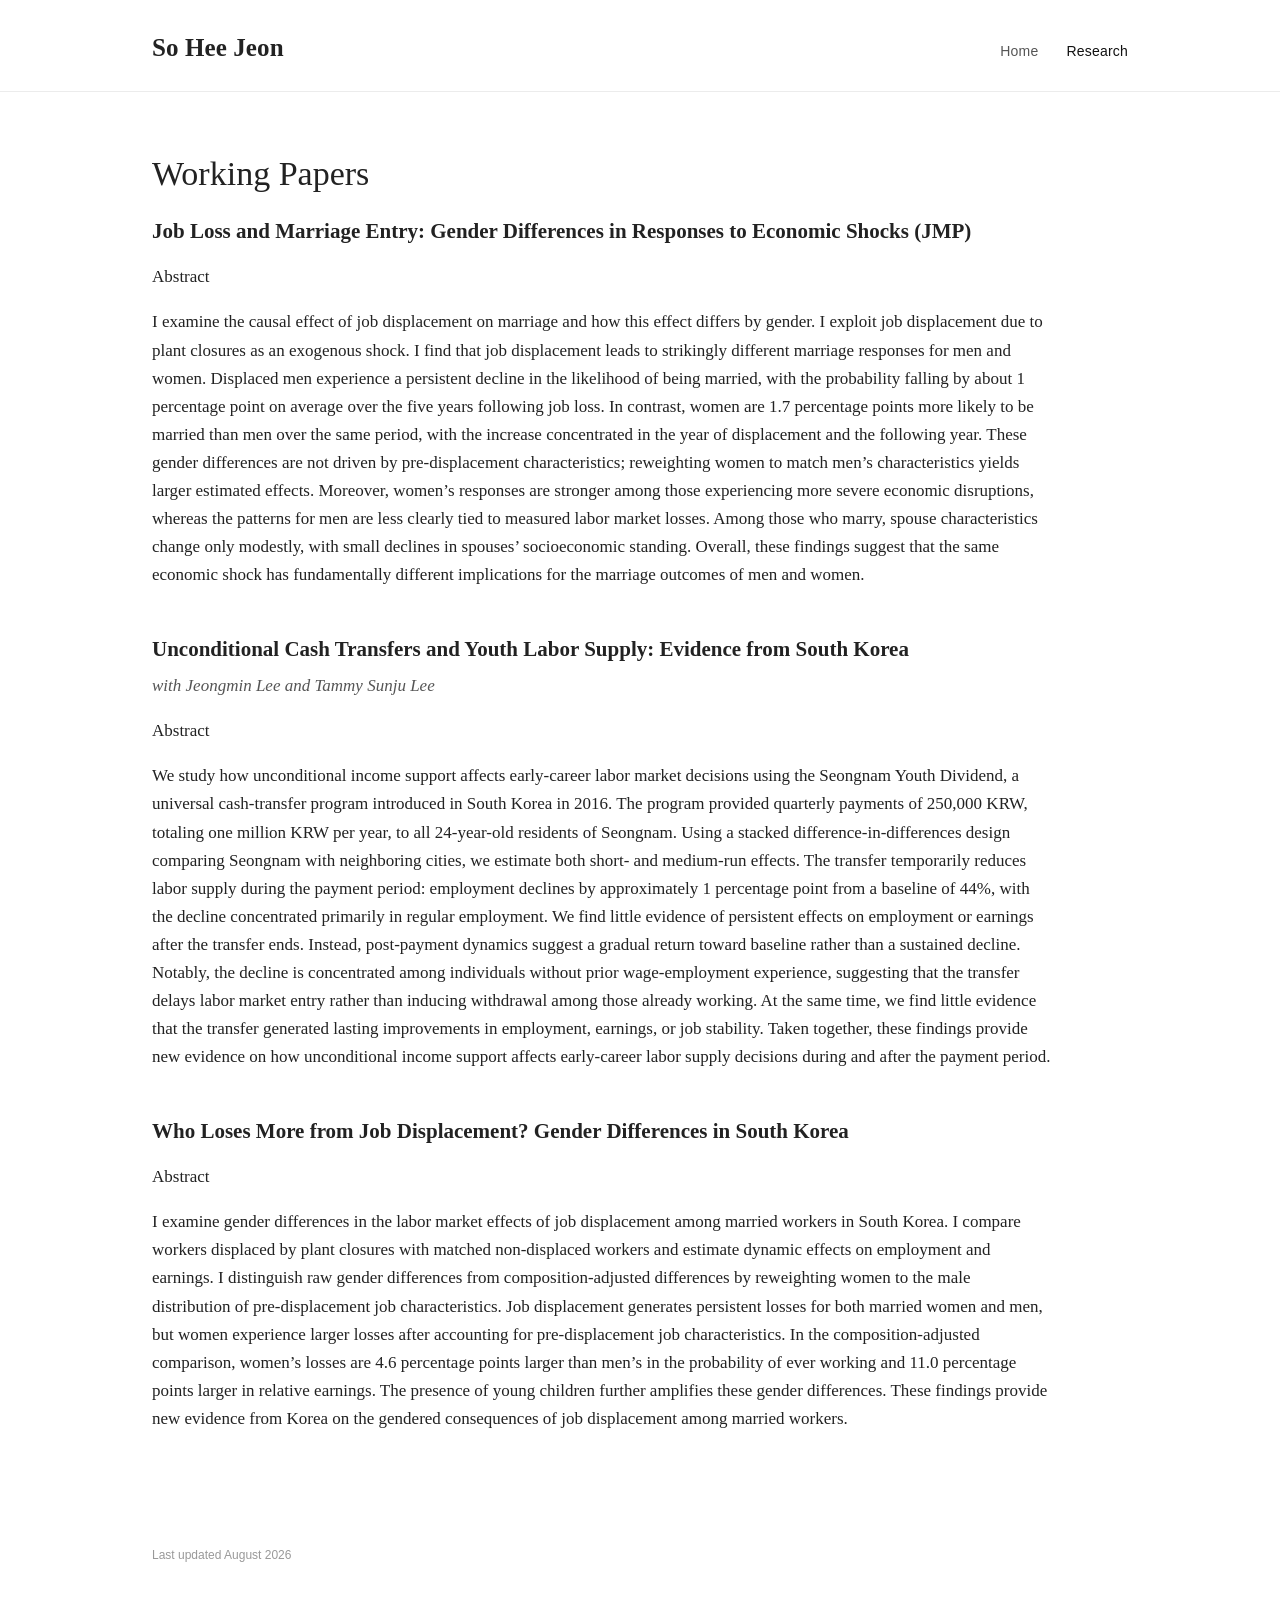
==== research.html @ 35f27ec2 "Update research.html" ====
<!DOCTYPE html>
<html lang="en">

<head>
  <meta charset="UTF-8">
  <meta name="viewport" content="width=device-width, initial-scale=1.0">

  <title>Research | So Hee Jeon</title>

  <link rel="stylesheet" href="style.css">
</head>

<body>

  <header class="site-header">
    <div class="header-inner">

      <a class="site-name" href="index.html">So Hee Jeon</a>

      <nav class="nav">
        <a href="index.html">Home</a>
        <a class="active" href="research.html">Research</a>
      </nav>

    </div>
  </header>


  <main class="page">
    <div class="content-page">

      <h1>Working Papers</h1>


      <section class="research-item">

        <h2>
          Job Loss and Marriage Entry: Gender Differences in Responses to Economic Shocks (JMP)
        </h2>

        <p class="abstract-label">
          Abstract
        </p>

        <p>
          I examine the causal effect of job displacement on marriage and how this effect differs by gender.
          I exploit job displacement due to plant closures as an exogenous shock. I find that job displacement
          leads to strikingly different marriage responses for men and women. Displaced men experience a
          persistent decline in the likelihood of being married, with the probability falling by about
          1 percentage point on average over the five years following job loss. In contrast, women are
          1.7 percentage points more likely to be married than men over the same period, with the increase
          concentrated in the year of displacement and the following year. These gender differences are not
          driven by pre-displacement characteristics; reweighting women to match men’s characteristics yields
          larger estimated effects. Moreover, women’s responses are stronger among those experiencing more
          severe economic disruptions, whereas the patterns for men are less clearly tied to measured
          labor market losses. Among those who marry, spouse characteristics change only modestly, with
          small declines in spouses’ socioeconomic standing. Overall, these findings suggest that the same
          economic shock has fundamentally different implications for the marriage outcomes of men and women.
        </p>

      </section>


      <section class="research-item">

        <h2>
          Unconditional Cash Transfers and Youth Labor Supply: Evidence from South Korea
        </h2>

        <p class="paper-note">
          with Jeongmin Lee and Tammy Sunju Lee
        </p>

        <p class="abstract-label">
          Abstract
        </p>

        <p>
          We study how unconditional income support affects early-career labor market decisions using the
          Seongnam Youth Dividend, a universal cash-transfer program introduced in South Korea in 2016.
          The program provided quarterly payments of 250,000 KRW, totaling one million KRW per year,
          to all 24-year-old residents of Seongnam. Using a stacked difference-in-differences design comparing
          Seongnam with neighboring cities, we estimate both short- and medium-run effects. The transfer
          temporarily reduces labor supply during the payment period: employment declines by approximately
          1 percentage point from a baseline of 44%, with the decline concentrated primarily in regular
          employment. We find little evidence of persistent effects on employment or earnings after the
          transfer ends. Instead, post-payment dynamics suggest a gradual return toward baseline rather than
          a sustained decline. Notably, the decline is concentrated among individuals without prior
          wage-employment experience, suggesting that the transfer delays labor market entry rather than
          inducing withdrawal among those already working. At the same time, we find little evidence that
          the transfer generated lasting improvements in employment, earnings, or job stability. Taken
          together, these findings provide new evidence on how unconditional income support affects
          early-career labor supply decisions during and after the payment period.
        </p>

      </section>


      <section class="research-item">

        <h2>
          Who Loses More from Job Displacement? Gender Differences in South Korea
        </h2>

        <p class="abstract-label">
          Abstract
        </p>

        <p>
          I examine gender differences in the labor market effects of job displacement among married workers
          in South Korea. I compare workers displaced by plant closures with matched non-displaced workers and
          estimate dynamic effects on employment and earnings. I distinguish raw gender differences from
          composition-adjusted differences by reweighting women to the male distribution of pre-displacement
          job characteristics. Job displacement generates persistent losses for both married women and men,
          but women experience larger losses after accounting for pre-displacement job characteristics.
          In the composition-adjusted comparison, women’s losses are 4.6 percentage points larger than men’s
          in the probability of ever working and 11.0 percentage points larger in relative earnings.
          The presence of young children further amplifies these gender differences. These findings provide
          new evidence from Korea on the gendered consequences of job displacement among married workers.
        </p>

      </section>

    </div>
  </main>


  <footer>
    <p>Last updated August 2026</p>
  </footer>

</body>

</html>
---- style.css ----
* {
  box-sizing: border-box;
}

html {
  scroll-behavior: smooth;
}

body {
  margin: 0;
  font-family: Georgia, "Times New Roman", serif;
  color: #222;
  background: #fff;
  line-height: 1.65;
  font-size: 17px;
}

a {
  color: #315c8a;
  text-decoration: none;
}

a:hover {
  text-decoration: underline;
}

.site-header {
  border-bottom: 1px solid #ececec;
  background: #fff;
}

.header-inner {
  max-width: 1040px;
  margin: 0 auto;
  padding: 27px 32px 23px;
  display: flex;
  justify-content: space-between;
  align-items: baseline;
  gap: 30px;
}

.site-name {
  color: #222;
  font-size: 25px;
  font-weight: 600;
  letter-spacing: 0.1px;
}

.site-name:hover {
  text-decoration: none;
}

.nav {
  display: flex;
  gap: 28px;
  flex-wrap: wrap;
}

.nav a {
  color: #555;
  font-family: Arial, Helvetica, sans-serif;
  font-size: 14px;
  letter-spacing: 0.2px;
}

.nav a.active,
.nav a:hover {
  color: #111;
  text-decoration: none;
}

.page {
  max-width: 1040px;
  margin: 0 auto;
  padding: 70px 32px 45px;
}

.profile-layout {
  display: grid;
  grid-template-columns: 280px minmax(0, 1fr);
  gap: 70px;
  align-items: start;
}

.photo-frame {
  width: 100%;
  max-width: 275px;
  aspect-ratio: 4 / 5;
  background: #f1f1f1;
  overflow: hidden;
}

.photo-frame img {
  width: 100%;
  height: 100%;
  object-fit: cover;
  display: block;
}

.bio-column {
  max-width: 650px;
}

.bio-column h1,
.content-page h1 {
  font-size: 34px;
  font-weight: 500;
  margin: -8px 0 22px;
  line-height: 1.2;
}

.welcome {
  font-size: 19px;
  margin-bottom: 17px;
}

.bio-column p {
  margin: 0 0 18px;
}

.links {
  margin-top: 28px !important;
}

.links span {
  margin: 0 7px;
  color: #999;
}

.email {
  margin-top: 24px !important;
}

.content-page {
  max-width: 900px;
}

.research-item,
.teaching-item {
  margin: 0 0 46px;
}

.research-item h2,
.teaching-item h2 {
  font-size: 21px;
  font-weight: 600;
  line-height: 1.4;
  margin: 0 0 8px;
}

.paper-note {
  font-style: italic;
  color: #555;
  margin: 0 0 10px;
}

.paper-links {
  margin-top: 8px;
}

footer {
  max-width: 1040px;
  margin: 0 auto;
  padding: 10px 32px 35px;
  color: #999;
  font-family: Arial, Helvetica, sans-serif;
  font-size: 12px;
}

@media (max-width: 760px) {
  .header-inner {
    align-items: flex-start;
    flex-direction: column;
    gap: 12px;
    padding: 22px 22px 18px;
  }

  .nav {
    gap: 20px;
  }

  .page {
    padding: 45px 22px 30px;
  }

  .profile-layout {
    grid-template-columns: 1fr;
    gap: 35px;
  }

  .photo-frame {
    max-width: 240px;
  }

  .bio-column h1,
  .content-page h1 {
    font-size: 30px;
  }

  footer {
    padding-left: 22px;
    padding-right: 22px;
  }
}
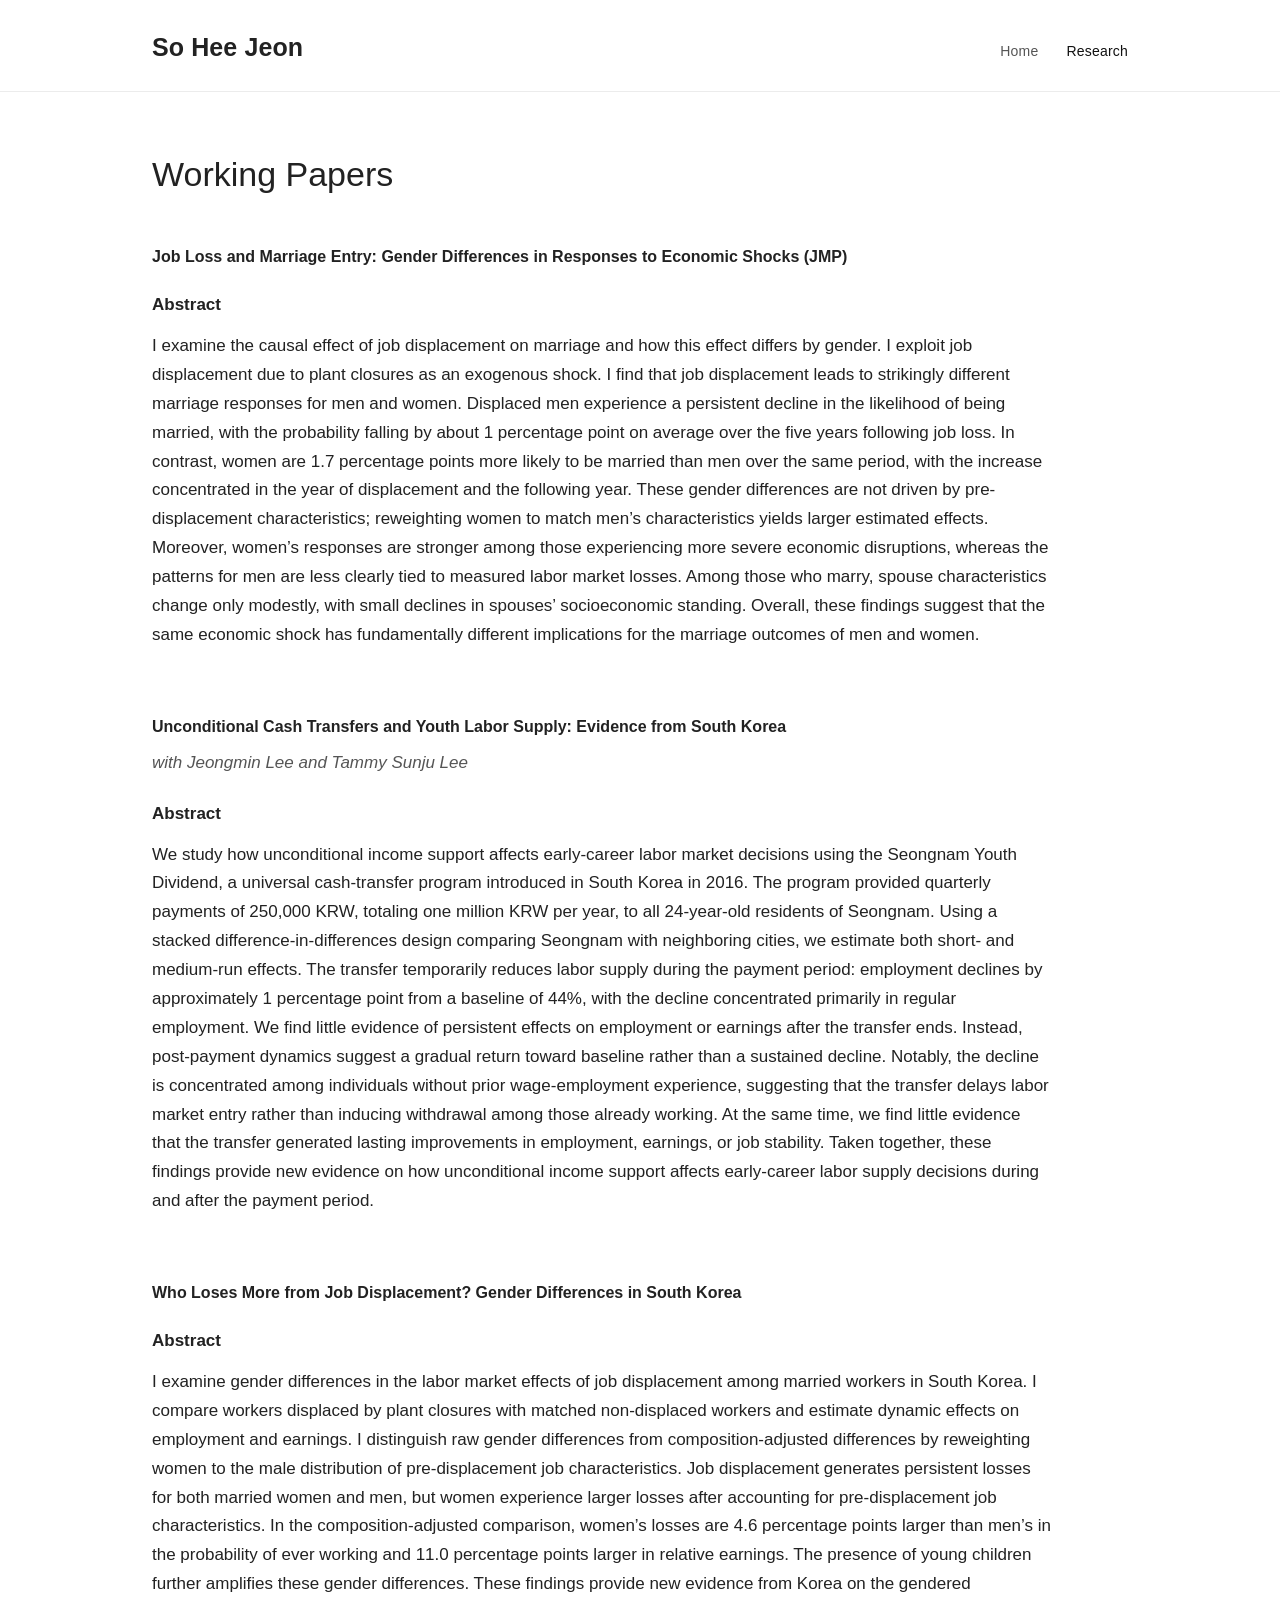
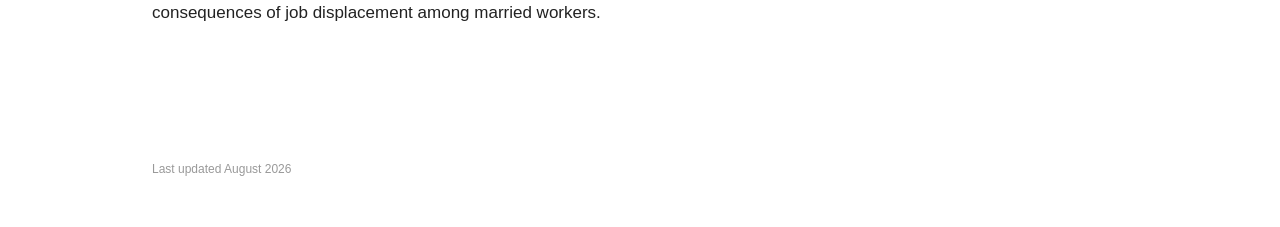
==== commit 06d28e10: "Update research.html" ====
--- a/research.html
+++ b/research.html
@@ -7,7 +7,7 @@
 
   <title>Research | So Hee Jeon</title>
 
-  <link rel="stylesheet" href="style.css">
+  <link rel="stylesheet" href="style.css?v=11">
 </head>
 
 <body>
--- a/style.css
+++ b/style.css
@@ -8,7 +8,7 @@
 
 body {
   margin: 0;
-  font-family: Georgia, "Times New Roman", serif;
+  font-family: Arial, Helvetica, sans-serif;
   color: #222;
   background: #fff;
   line-height: 1.65;
@@ -23,6 +23,9 @@
 a:hover {
   text-decoration: underline;
 }
+
+
+/* Header */
 
 .site-header {
   border-bottom: 1px solid #ececec;
@@ -44,6 +47,7 @@
   font-size: 25px;
   font-weight: 600;
   letter-spacing: 0.1px;
+  font-family: Arial, Helvetica, sans-serif;
 }
 
 .site-name:hover {
@@ -69,11 +73,17 @@
   text-decoration: none;
 }
 
+
+/* Main page */
+
 .page {
   max-width: 1040px;
   margin: 0 auto;
   padding: 70px 32px 45px;
 }
+
+
+/* Home page */
 
 .profile-layout {
   display: grid;
@@ -98,15 +108,24 @@
 }
 
 .bio-column {
+  width: 100%;
   max-width: 650px;
-}
-
-.bio-column h1,
-.content-page h1 {
+  font-family: Arial, Helvetica, sans-serif;
+}
+
+.bio-column h1 {
+  font-family: Arial, Helvetica, sans-serif;
   font-size: 34px;
   font-weight: 500;
+  line-height: 1.2;
   margin: -8px 0 22px;
-  line-height: 1.2;
+  width: 100%;
+  text-align: center;
+}
+
+.bio-column p {
+  font-family: Arial, Helvetica, sans-serif;
+  margin: 0 0 18px;
 }
 
 .welcome {
@@ -114,10 +133,6 @@
   margin-bottom: 17px;
 }
 
-.bio-column p {
-  margin: 0 0 18px;
-}
-
 .links {
   margin-top: 28px !important;
 }
@@ -131,32 +146,79 @@
   margin-top: 24px !important;
 }
 
+
+/* Research page */
+
 .content-page {
   max-width: 900px;
-}
-
-.research-item,
+  font-family: Arial, Helvetica, sans-serif;
+}
+
+.content-page h1 {
+  font-family: Arial, Helvetica, sans-serif;
+  font-size: 34px;
+  font-weight: 500;
+  line-height: 1.2;
+  margin: -8px 0 50px;
+}
+
+.research-item {
+  margin: 0 0 65px;
+  font-family: Arial, Helvetica, sans-serif;
+}
+
+.research-item h2 {
+  font-family: Arial, Helvetica, sans-serif;
+  font-size: 16px;
+  font-weight: 600;
+  line-height: 1.5;
+  margin: 0 0 18px;
+}
+
+.research-item .paper-note {
+  font-family: Arial, Helvetica, sans-serif;
+  font-style: italic;
+  color: #555;
+  margin-top: -8px;
+  margin-bottom: 22px;
+}
+
+.research-item .abstract-label {
+  font-family: Arial, Helvetica, sans-serif;
+  margin-top: 22px;
+  margin-bottom: 12px;
+  font-weight: 600;
+}
+
+.research-item p {
+  font-family: Arial, Helvetica, sans-serif;
+  line-height: 1.7;
+  margin-top: 0;
+  margin-bottom: 16px;
+}
+
+.paper-links {
+  margin-top: 8px;
+}
+
+
+/* Teaching page */
+
 .teaching-item {
   margin: 0 0 46px;
-}
-
-.research-item h2,
+  font-family: Arial, Helvetica, sans-serif;
+}
+
 .teaching-item h2 {
+  font-family: Arial, Helvetica, sans-serif;
   font-size: 21px;
   font-weight: 600;
   line-height: 1.4;
   margin: 0 0 8px;
 }
 
-.paper-note {
-  font-style: italic;
-  color: #555;
-  margin: 0 0 10px;
-}
-
-.paper-links {
-  margin-top: 8px;
-}
+
+/* Footer */
 
 footer {
   max-width: 1040px;
@@ -167,7 +229,11 @@
   font-size: 12px;
 }
 
+
+/* Mobile */
+
 @media (max-width: 760px) {
+
   .header-inner {
     align-items: flex-start;
     flex-direction: column;
@@ -197,6 +263,10 @@
     font-size: 30px;
   }
 
+  .bio-column h1 {
+    text-align: center;
+  }
+
   footer {
     padding-left: 22px;
     padding-right: 22px;
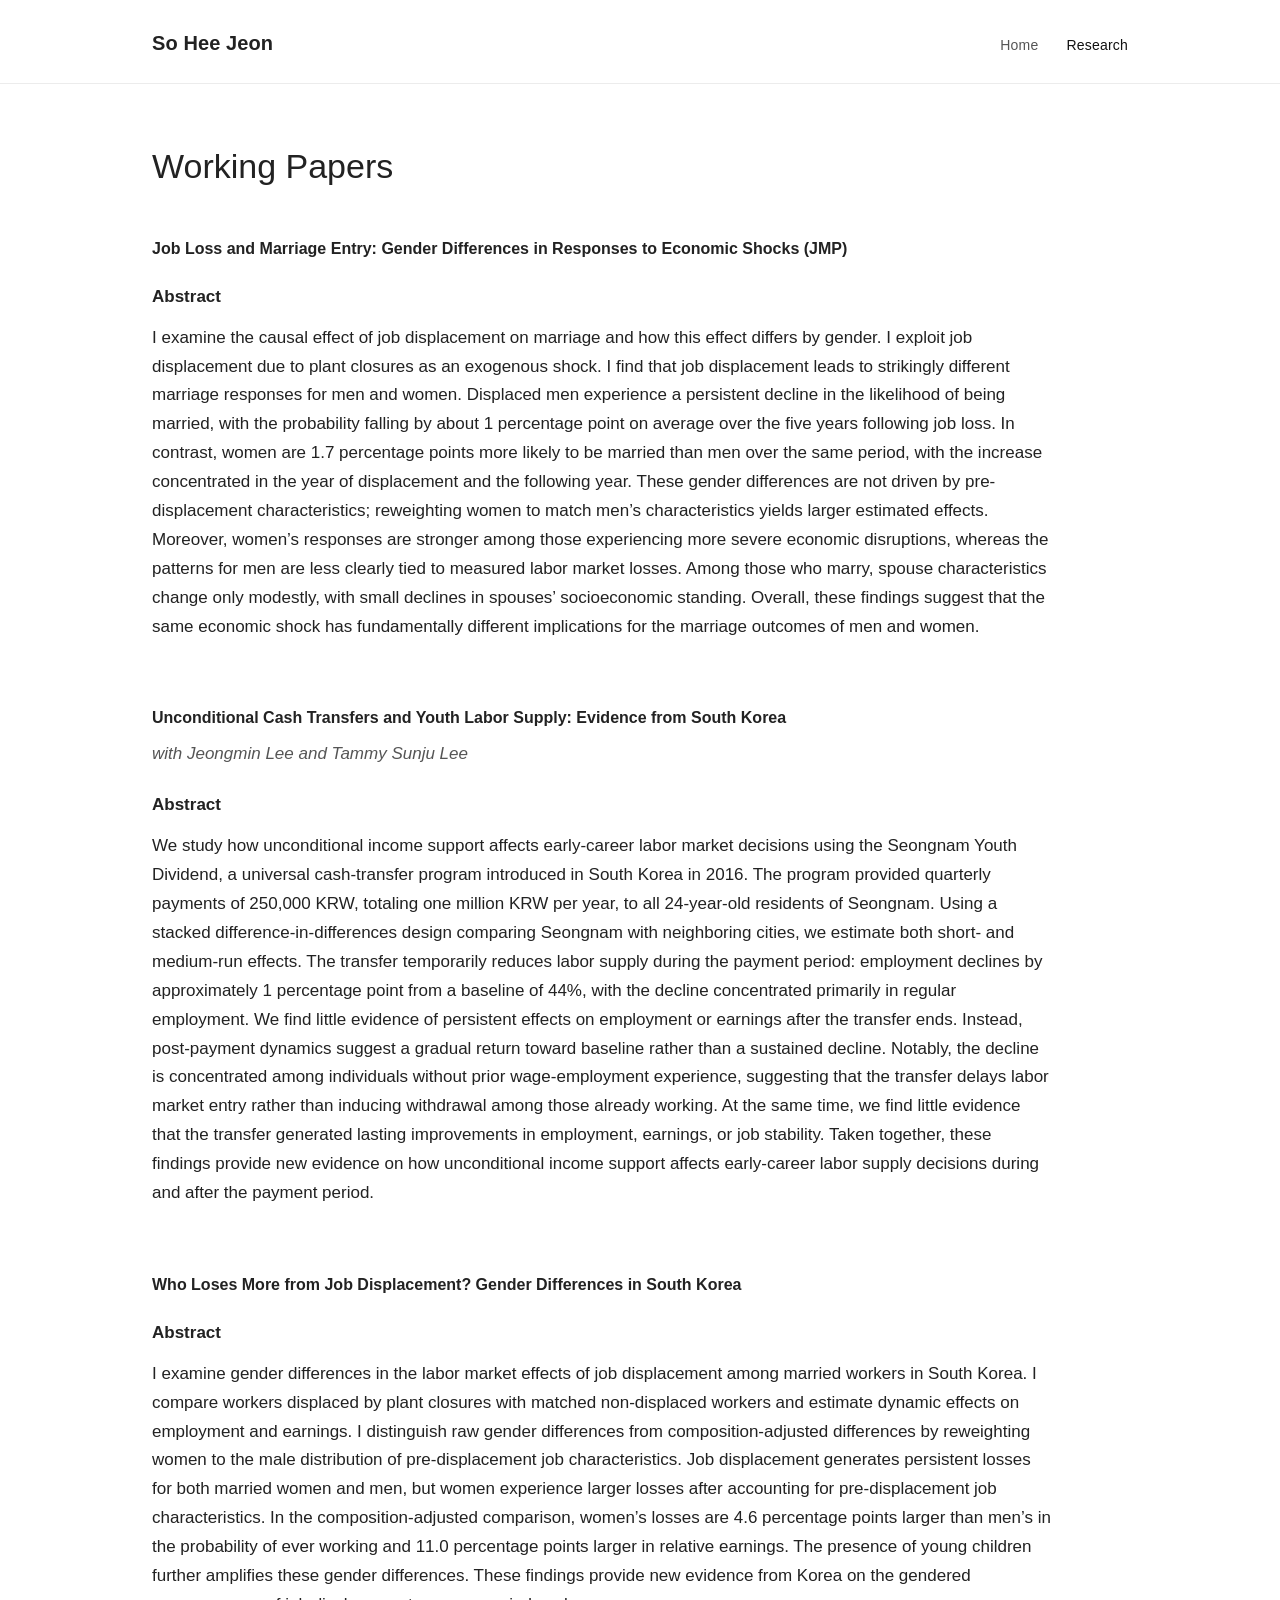
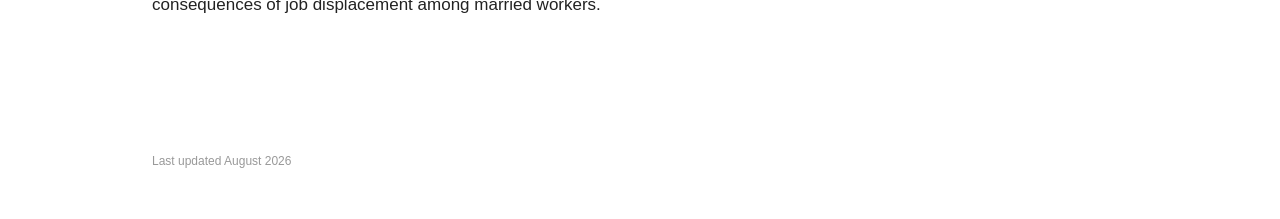
==== commit ecc599d2: "Update research.html" ====
--- a/research.html
+++ b/research.html
@@ -7,7 +7,7 @@
 
   <title>Research | So Hee Jeon</title>
 
-  <link rel="stylesheet" href="style.css?v=11">
+  <link rel="stylesheet" href="style.css?v=1">
 </head>
 
 <body>
--- a/style.css
+++ b/style.css
@@ -8,7 +8,7 @@
 
 body {
   margin: 0;
-  font-family: Arial, Helvetica, sans-serif;
+   font-family: "Helvetica Neue", Arial, Helvetica, sans-serif;
   color: #222;
   background: #fff;
   line-height: 1.65;
@@ -44,10 +44,10 @@
 
 .site-name {
   color: #222;
-  font-size: 25px;
+  font-size: 20px;
   font-weight: 600;
   letter-spacing: 0.1px;
-  font-family: Arial, Helvetica, sans-serif;
+   font-family: "Helvetica Neue", Arial, Helvetica, sans-serif;
 }
 
 .site-name:hover {
@@ -62,7 +62,7 @@
 
 .nav a {
   color: #555;
-  font-family: Arial, Helvetica, sans-serif;
+   font-family: "Helvetica Neue", Arial, Helvetica, sans-serif;
   font-size: 14px;
   letter-spacing: 0.2px;
 }
@@ -110,11 +110,11 @@
 .bio-column {
   width: 100%;
   max-width: 650px;
-  font-family: Arial, Helvetica, sans-serif;
+   font-family: "Helvetica Neue", Arial, Helvetica, sans-serif;
 }
 
 .bio-column h1 {
-  font-family: Arial, Helvetica, sans-serif;
+   font-family: "Helvetica Neue", Arial, Helvetica, sans-serif;
   font-size: 34px;
   font-weight: 500;
   line-height: 1.2;
@@ -124,7 +124,7 @@
 }
 
 .bio-column p {
-  font-family: Arial, Helvetica, sans-serif;
+   font-family: "Helvetica Neue", Arial, Helvetica, sans-serif;
   margin: 0 0 18px;
 }
 
@@ -151,11 +151,11 @@
 
 .content-page {
   max-width: 900px;
-  font-family: Arial, Helvetica, sans-serif;
+   font-family: "Helvetica Neue", Arial, Helvetica, sans-serif;
 }
 
 .content-page h1 {
-  font-family: Arial, Helvetica, sans-serif;
+   font-family: "Helvetica Neue", Arial, Helvetica, sans-serif;
   font-size: 34px;
   font-weight: 500;
   line-height: 1.2;
@@ -164,11 +164,11 @@
 
 .research-item {
   margin: 0 0 65px;
-  font-family: Arial, Helvetica, sans-serif;
+   font-family: "Helvetica Neue", Arial, Helvetica, sans-serif;
 }
 
 .research-item h2 {
-  font-family: Arial, Helvetica, sans-serif;
+   font-family: "Helvetica Neue", Arial, Helvetica, sans-serif;
   font-size: 16px;
   font-weight: 600;
   line-height: 1.5;
@@ -176,7 +176,7 @@
 }
 
 .research-item .paper-note {
-  font-family: Arial, Helvetica, sans-serif;
+   font-family: "Helvetica Neue", Arial, Helvetica, sans-serif;
   font-style: italic;
   color: #555;
   margin-top: -8px;
@@ -184,14 +184,14 @@
 }
 
 .research-item .abstract-label {
-  font-family: Arial, Helvetica, sans-serif;
+   font-family: "Helvetica Neue", Arial, Helvetica, sans-serif;
   margin-top: 22px;
   margin-bottom: 12px;
   font-weight: 600;
 }
 
 .research-item p {
-  font-family: Arial, Helvetica, sans-serif;
+   font-family: "Helvetica Neue", Arial, Helvetica, sans-serif;
   line-height: 1.7;
   margin-top: 0;
   margin-bottom: 16px;
@@ -206,11 +206,11 @@
 
 .teaching-item {
   margin: 0 0 46px;
-  font-family: Arial, Helvetica, sans-serif;
+   font-family: "Helvetica Neue", Arial, Helvetica, sans-serif;
 }
 
 .teaching-item h2 {
-  font-family: Arial, Helvetica, sans-serif;
+   font-family: "Helvetica Neue", Arial, Helvetica, sans-serif;
   font-size: 21px;
   font-weight: 600;
   line-height: 1.4;
@@ -225,7 +225,7 @@
   margin: 0 auto;
   padding: 10px 32px 35px;
   color: #999;
-  font-family: Arial, Helvetica, sans-serif;
+   font-family: "Helvetica Neue", Arial, Helvetica, sans-serif;
   font-size: 12px;
 }
 
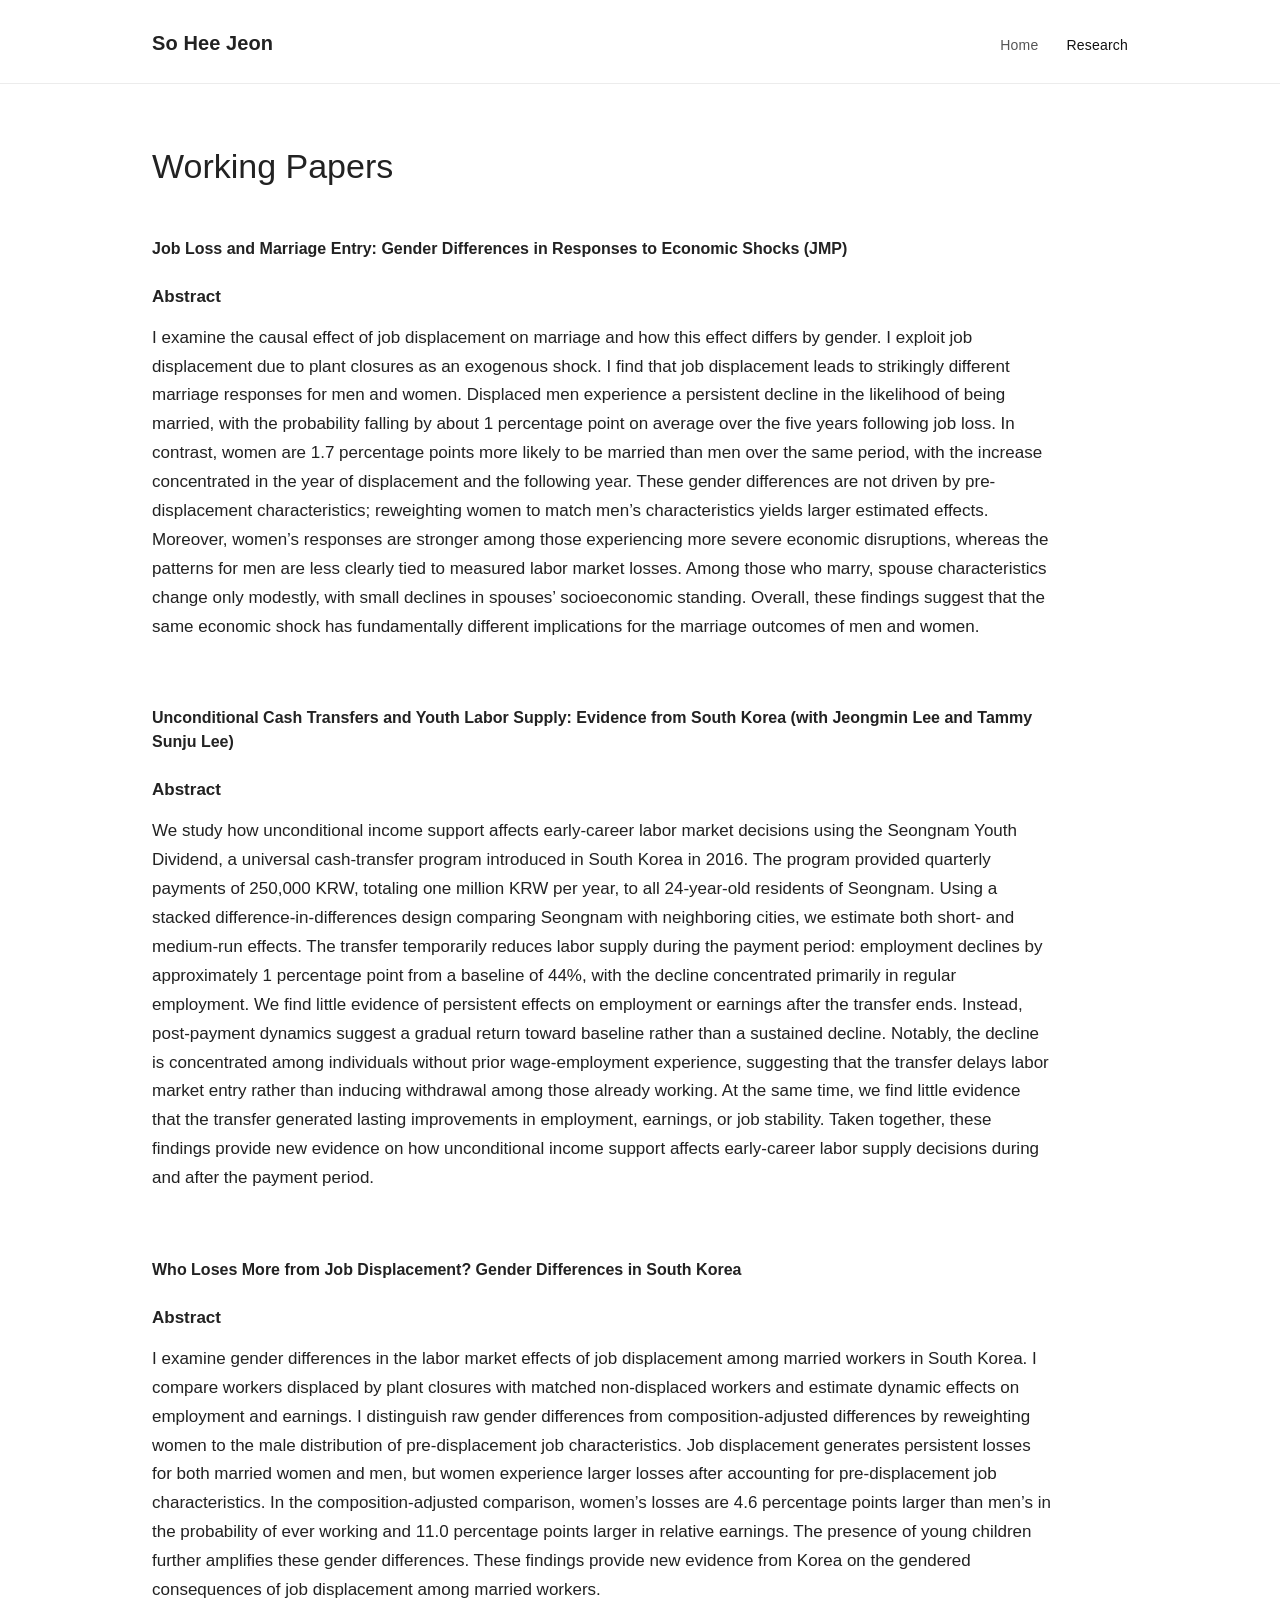
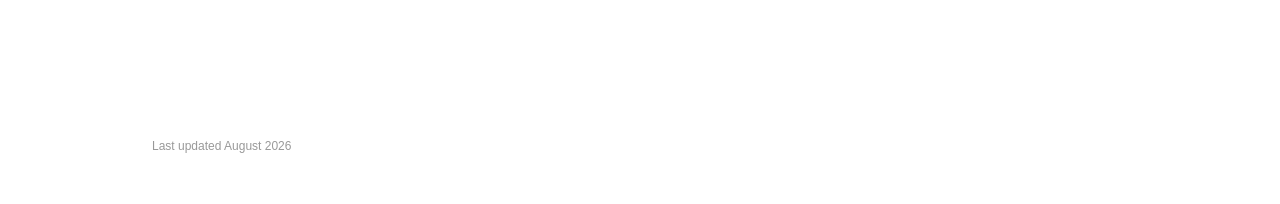
==== commit 408a8df2: "Update research.html" ====
--- a/research.html
+++ b/research.html
@@ -7,7 +7,7 @@
 
   <title>Research | So Hee Jeon</title>
 
-  <link rel="stylesheet" href="style.css?v=1">
+  <link rel="stylesheet" href="style.css">
 </head>
 
 <body>
@@ -65,11 +65,8 @@
 
         <h2>
           Unconditional Cash Transfers and Youth Labor Supply: Evidence from South Korea
+          <span class="coauthor-note">(with Jeongmin Lee and Tammy Sunju Lee)</span>
         </h2>
-
-        <p class="paper-note">
-          with Jeongmin Lee and Tammy Sunju Lee
-        </p>
 
         <p class="abstract-label">
           Abstract
--- a/style.css
+++ b/style.css
@@ -8,7 +8,7 @@
 
 body {
   margin: 0;
-   font-family: "Helvetica Neue", Arial, Helvetica, sans-serif;
+  font-family: "Helvetica Neue", Arial, Helvetica, sans-serif;
   color: #222;
   background: #fff;
   line-height: 1.65;
@@ -47,7 +47,7 @@
   font-size: 20px;
   font-weight: 600;
   letter-spacing: 0.1px;
-   font-family: "Helvetica Neue", Arial, Helvetica, sans-serif;
+  font-family: "Helvetica Neue", Arial, Helvetica, sans-serif;
 }
 
 .site-name:hover {
@@ -62,7 +62,7 @@
 
 .nav a {
   color: #555;
-   font-family: "Helvetica Neue", Arial, Helvetica, sans-serif;
+  font-family: "Helvetica Neue", Arial, Helvetica, sans-serif;
   font-size: 14px;
   letter-spacing: 0.2px;
 }
@@ -87,14 +87,14 @@
 
 .profile-layout {
   display: grid;
-  grid-template-columns: 280px minmax(0, 1fr);
+  grid-template-columns: 320px minmax(0, 1fr);
   gap: 70px;
   align-items: start;
 }
 
 .photo-frame {
   width: 100%;
-  max-width: 275px;
+  max-width: 320px;
   aspect-ratio: 4 / 5;
   background: #f1f1f1;
   overflow: hidden;
@@ -110,11 +110,11 @@
 .bio-column {
   width: 100%;
   max-width: 650px;
-   font-family: "Helvetica Neue", Arial, Helvetica, sans-serif;
+  font-family: "Helvetica Neue", Arial, Helvetica, sans-serif;
 }
 
 .bio-column h1 {
-   font-family: "Helvetica Neue", Arial, Helvetica, sans-serif;
+  font-family: "Helvetica Neue", Arial, Helvetica, sans-serif;
   font-size: 34px;
   font-weight: 500;
   line-height: 1.2;
@@ -124,7 +124,7 @@
 }
 
 .bio-column p {
-   font-family: "Helvetica Neue", Arial, Helvetica, sans-serif;
+  font-family: "Helvetica Neue", Arial, Helvetica, sans-serif;
   margin: 0 0 18px;
 }
 
@@ -151,11 +151,11 @@
 
 .content-page {
   max-width: 900px;
-   font-family: "Helvetica Neue", Arial, Helvetica, sans-serif;
+  font-family: "Helvetica Neue", Arial, Helvetica, sans-serif;
 }
 
 .content-page h1 {
-   font-family: "Helvetica Neue", Arial, Helvetica, sans-serif;
+  font-family: "Helvetica Neue", Arial, Helvetica, sans-serif;
   font-size: 34px;
   font-weight: 500;
   line-height: 1.2;
@@ -164,11 +164,11 @@
 
 .research-item {
   margin: 0 0 65px;
-   font-family: "Helvetica Neue", Arial, Helvetica, sans-serif;
+  font-family: "Helvetica Neue", Arial, Helvetica, sans-serif;
 }
 
 .research-item h2 {
-   font-family: "Helvetica Neue", Arial, Helvetica, sans-serif;
+  font-family: "Helvetica Neue", Arial, Helvetica, sans-serif;
   font-size: 16px;
   font-weight: 600;
   line-height: 1.5;
@@ -176,7 +176,7 @@
 }
 
 .research-item .paper-note {
-   font-family: "Helvetica Neue", Arial, Helvetica, sans-serif;
+  font-family: "Helvetica Neue", Arial, Helvetica, sans-serif;
   font-style: italic;
   color: #555;
   margin-top: -8px;
@@ -184,14 +184,14 @@
 }
 
 .research-item .abstract-label {
-   font-family: "Helvetica Neue", Arial, Helvetica, sans-serif;
+  font-family: "Helvetica Neue", Arial, Helvetica, sans-serif;
   margin-top: 22px;
   margin-bottom: 12px;
   font-weight: 600;
 }
 
 .research-item p {
-   font-family: "Helvetica Neue", Arial, Helvetica, sans-serif;
+  font-family: "Helvetica Neue", Arial, Helvetica, sans-serif;
   line-height: 1.7;
   margin-top: 0;
   margin-bottom: 16px;
@@ -206,11 +206,11 @@
 
 .teaching-item {
   margin: 0 0 46px;
-   font-family: "Helvetica Neue", Arial, Helvetica, sans-serif;
+  font-family: "Helvetica Neue", Arial, Helvetica, sans-serif;
 }
 
 .teaching-item h2 {
-   font-family: "Helvetica Neue", Arial, Helvetica, sans-serif;
+  font-family: "Helvetica Neue", Arial, Helvetica, sans-serif;
   font-size: 21px;
   font-weight: 600;
   line-height: 1.4;
@@ -225,7 +225,7 @@
   margin: 0 auto;
   padding: 10px 32px 35px;
   color: #999;
-   font-family: "Helvetica Neue", Arial, Helvetica, sans-serif;
+  font-family: "Helvetica Neue", Arial, Helvetica, sans-serif;
   font-size: 12px;
 }
 
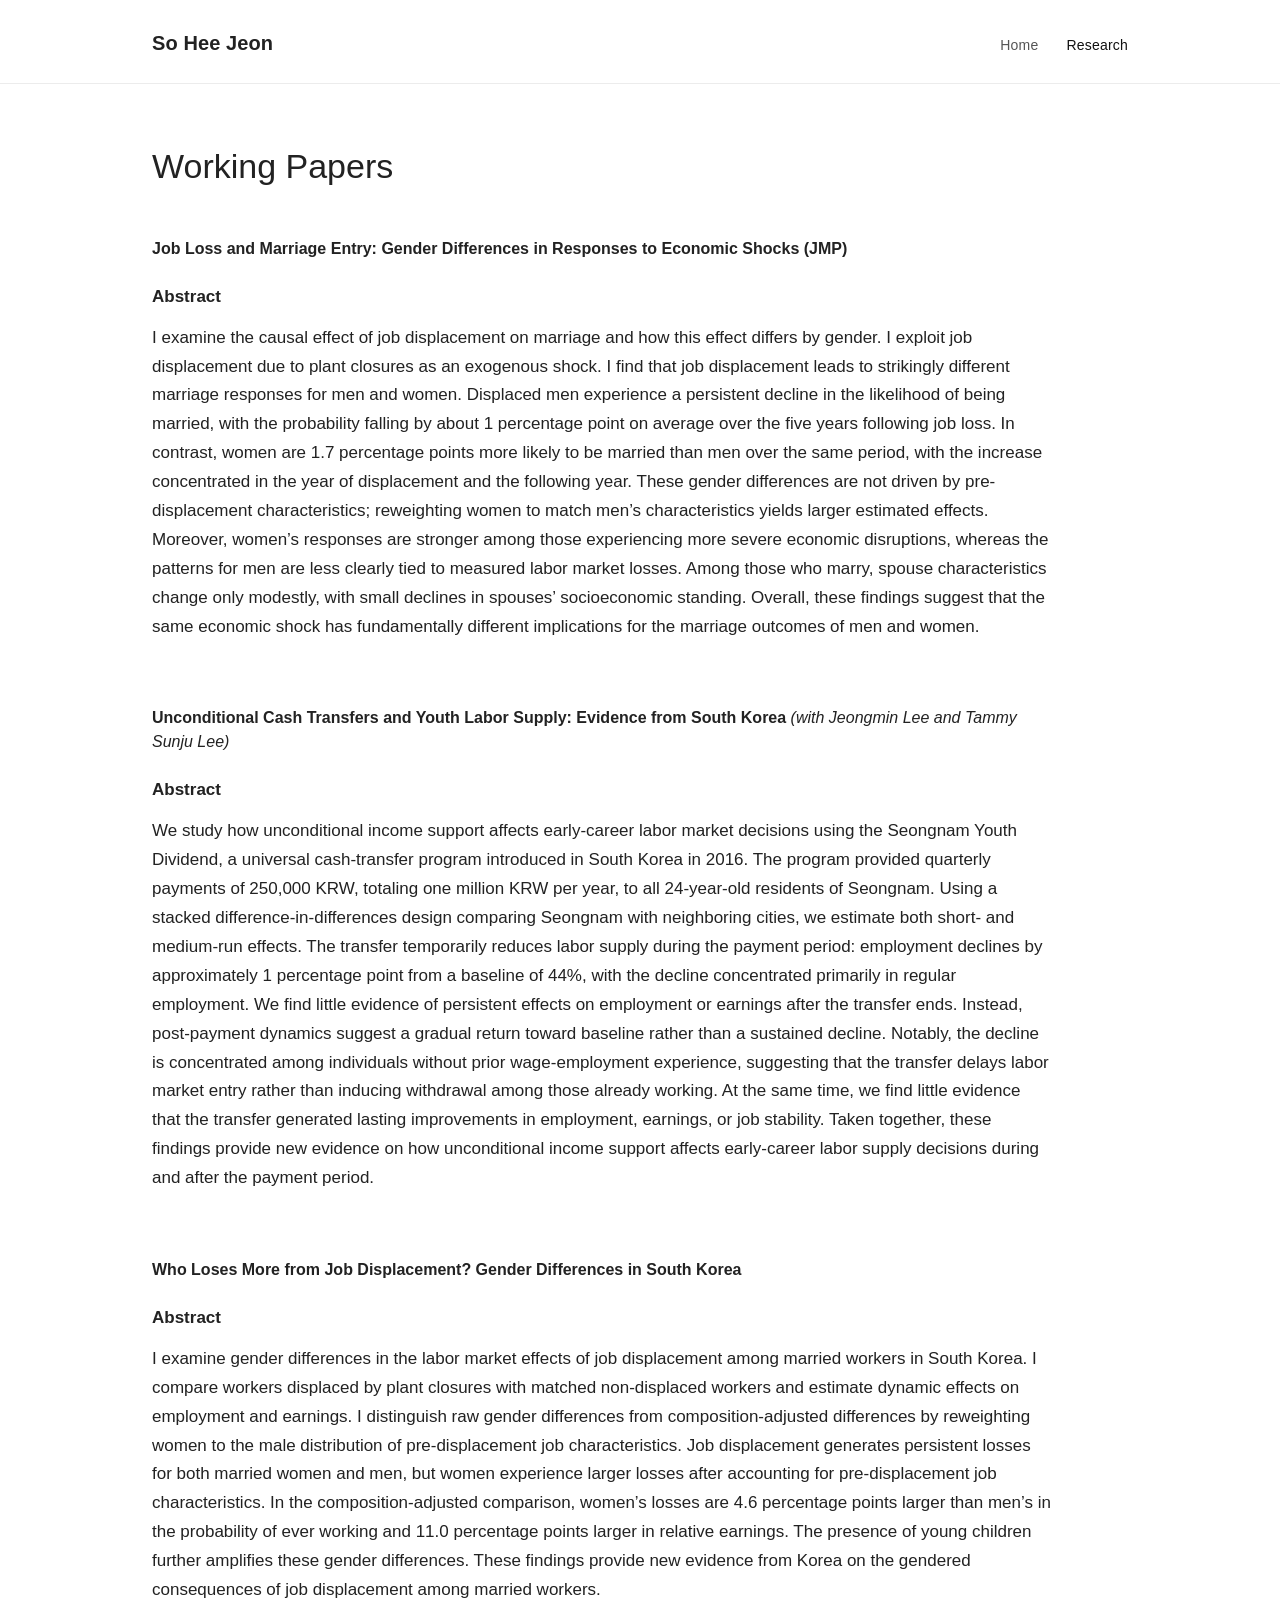
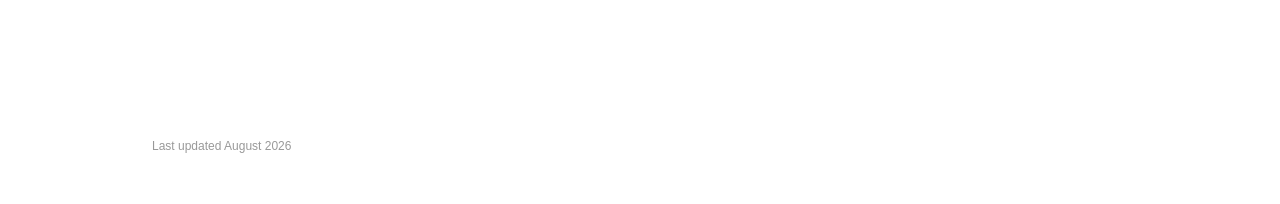
==== commit c23263ff: "Update research.html" ====
--- a/research.html
+++ b/research.html
@@ -65,7 +65,7 @@
 
         <h2>
           Unconditional Cash Transfers and Youth Labor Supply: Evidence from South Korea
-          <span class="coauthor-note">(with Jeongmin Lee and Tammy Sunju Lee)</span>
+          <em class="coauthor-note">(with Jeongmin Lee and Tammy Sunju Lee)</em>
         </h2>
 
         <p class="abstract-label">
--- a/style.css
+++ b/style.css
@@ -272,3 +272,8 @@
     padding-right: 22px;
   }
 }
+
+.coauthor-note {
+  font-style: italic;
+  font-weight: 400;
+}
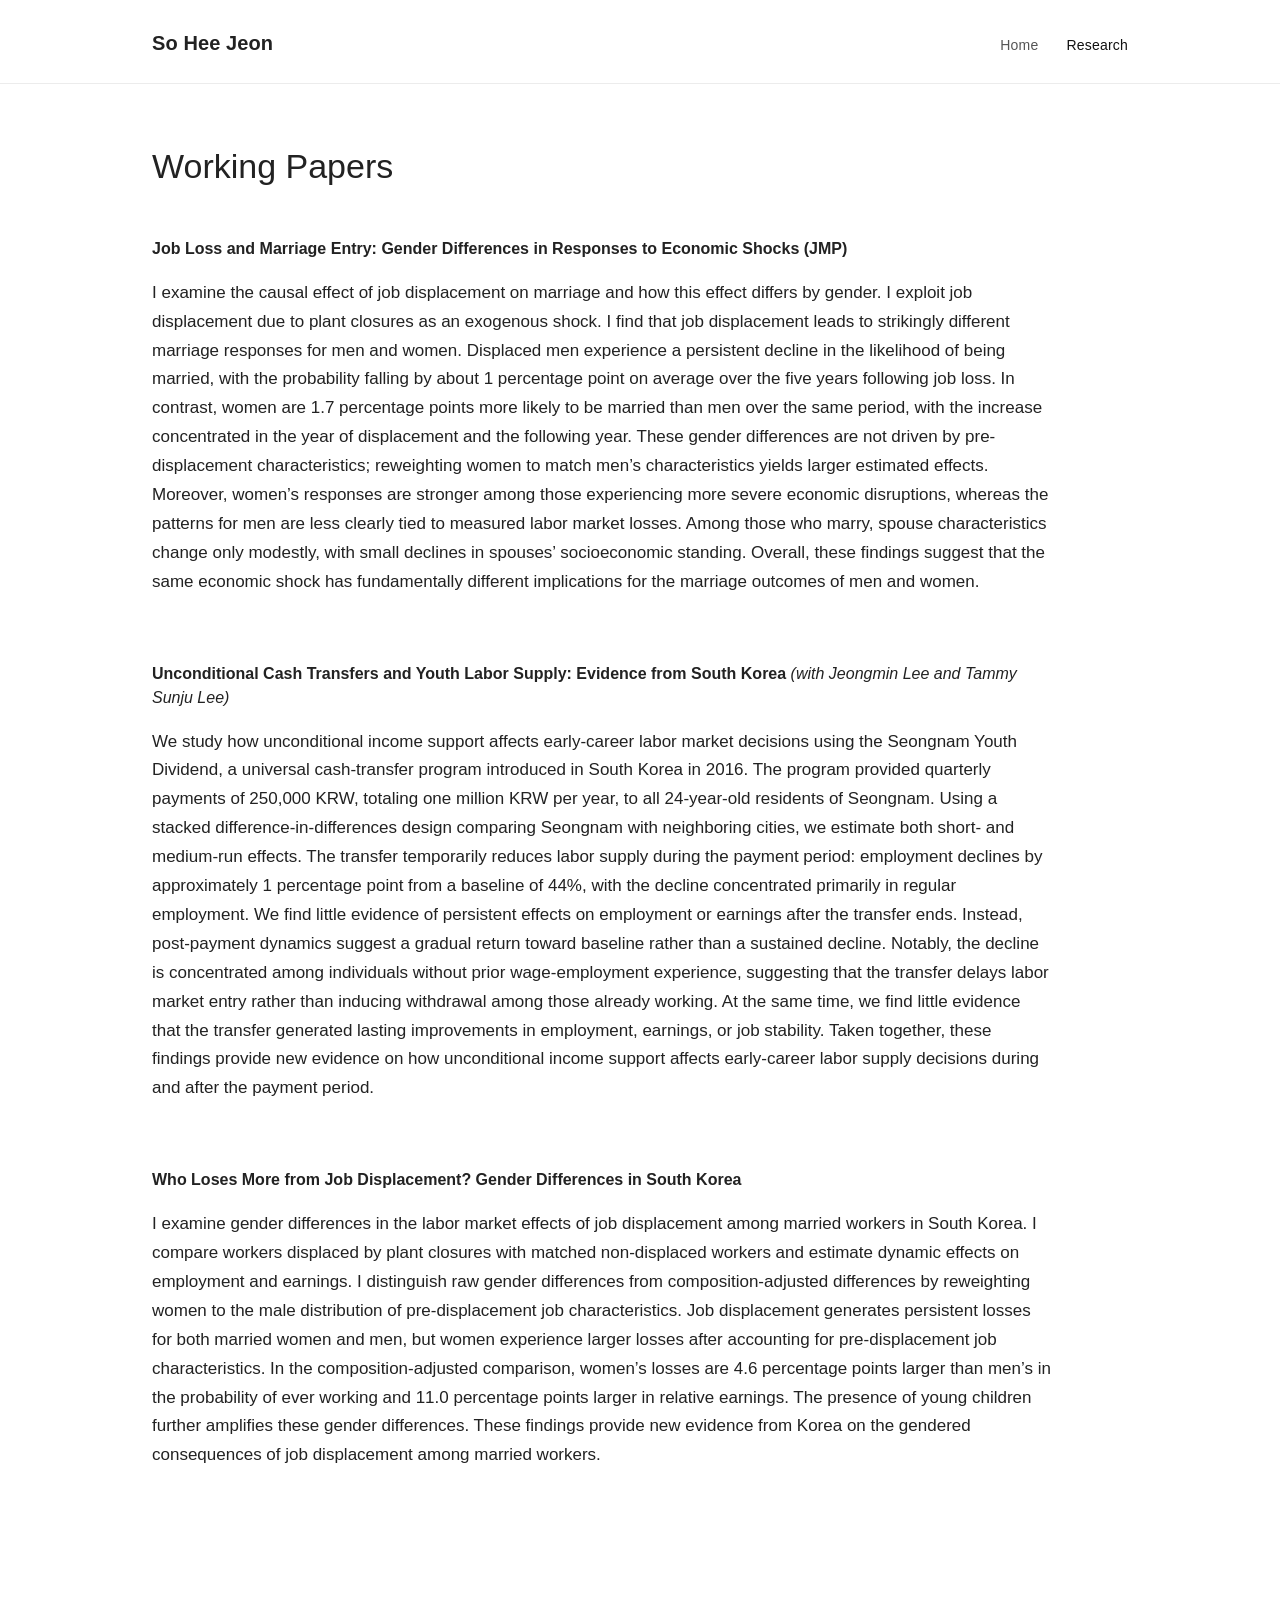
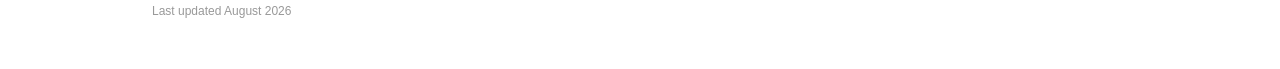
==== commit 55c710b4: "Update research.html" ====
--- a/research.html
+++ b/research.html
@@ -37,11 +37,6 @@
         <h2>
           Job Loss and Marriage Entry: Gender Differences in Responses to Economic Shocks (JMP)
         </h2>
-
-        <p class="abstract-label">
-          Abstract
-        </p>
-
         <p>
           I examine the causal effect of job displacement on marriage and how this effect differs by gender.
           I exploit job displacement due to plant closures as an exogenous shock. I find that job displacement
@@ -67,11 +62,6 @@
           Unconditional Cash Transfers and Youth Labor Supply: Evidence from South Korea
           <em class="coauthor-note">(with Jeongmin Lee and Tammy Sunju Lee)</em>
         </h2>
-
-        <p class="abstract-label">
-          Abstract
-        </p>
-
         <p>
           We study how unconditional income support affects early-career labor market decisions using the
           Seongnam Youth Dividend, a universal cash-transfer program introduced in South Korea in 2016.
@@ -98,11 +88,6 @@
         <h2>
           Who Loses More from Job Displacement? Gender Differences in South Korea
         </h2>
-
-        <p class="abstract-label">
-          Abstract
-        </p>
-
         <p>
           I examine gender differences in the labor market effects of job displacement among married workers
           in South Korea. I compare workers displaced by plant closures with matched non-displaced workers and
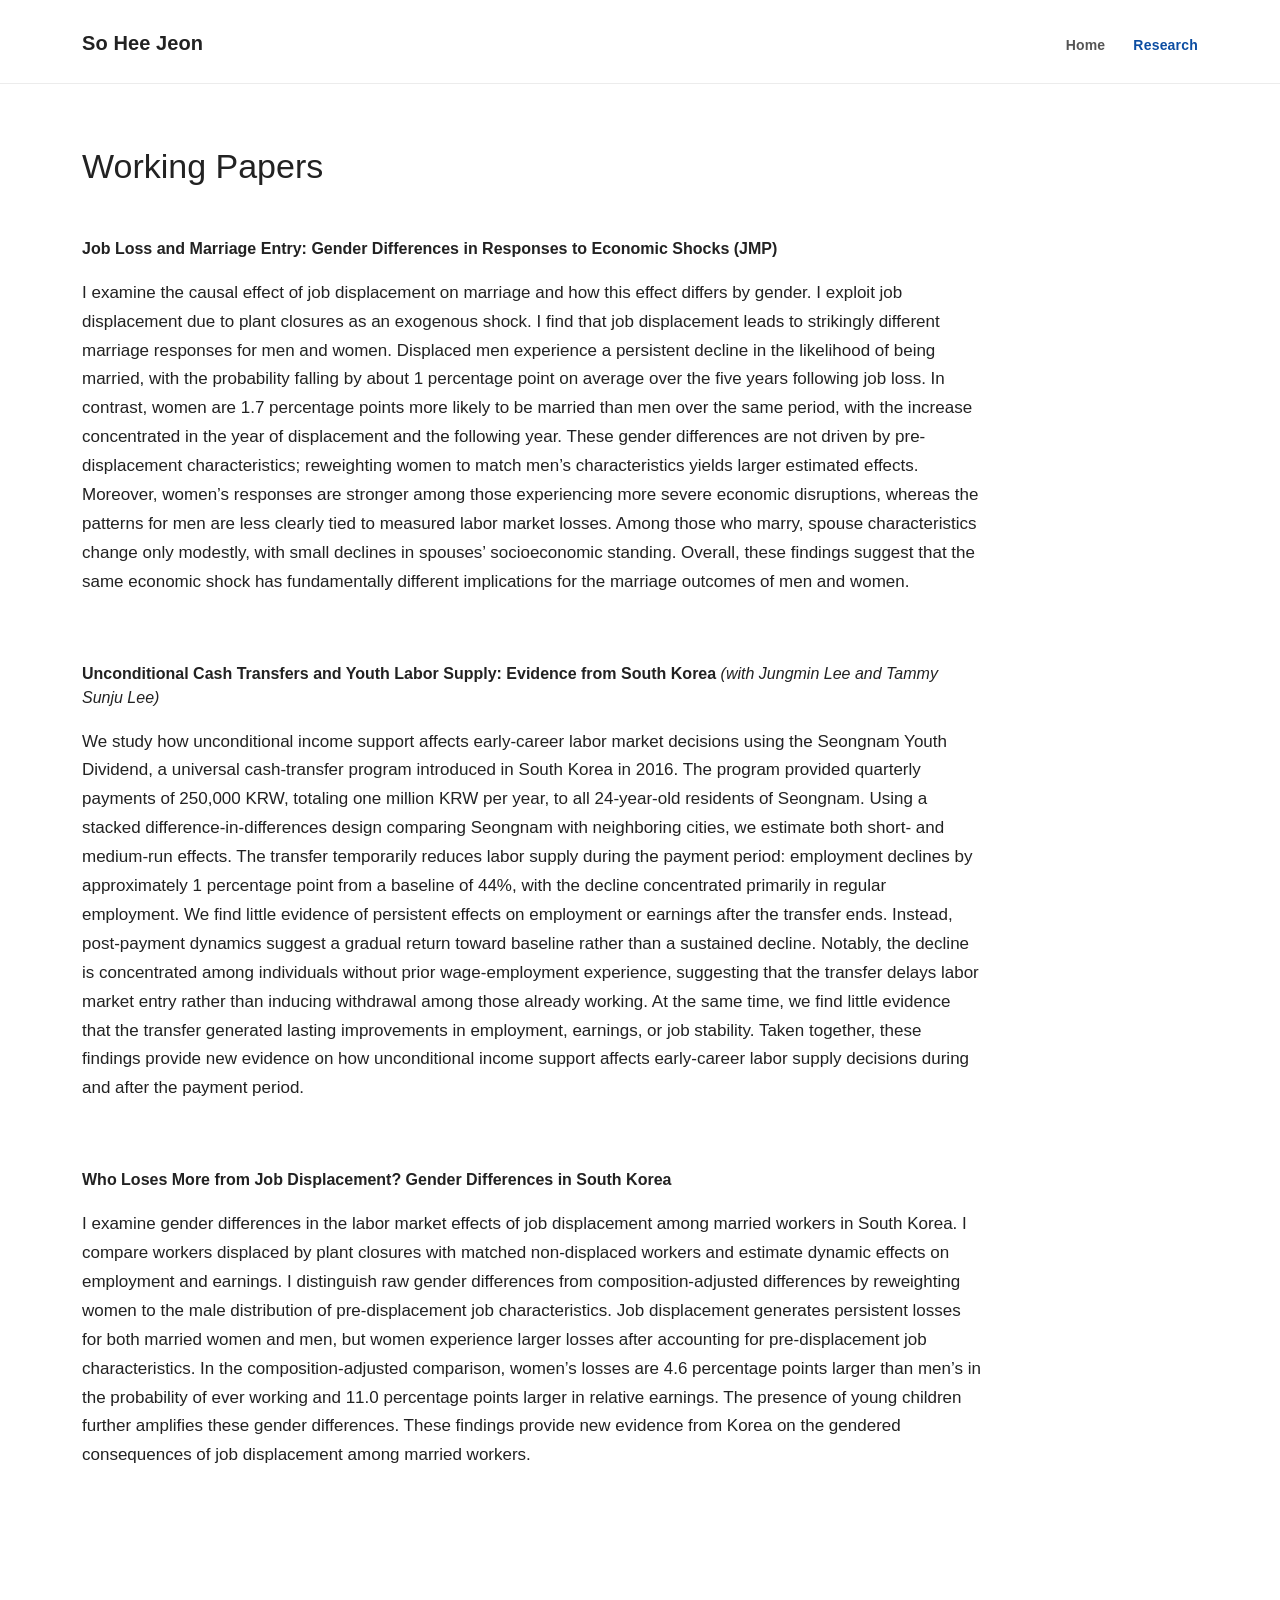
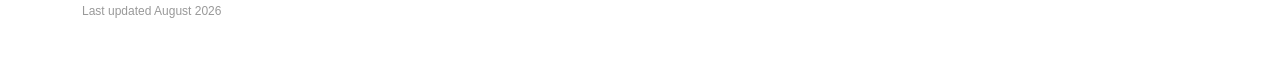
==== commit 11fe4787: "Update research.html" ====
--- a/research.html
+++ b/research.html
@@ -60,7 +60,7 @@
 
         <h2>
           Unconditional Cash Transfers and Youth Labor Supply: Evidence from South Korea
-          <em class="coauthor-note">(with Jeongmin Lee and Tammy Sunju Lee)</em>
+          <em class="coauthor-note">(with Jungmin Lee and Tammy Sunju Lee)</em>
         </h2>
         <p>
           We study how unconditional income support affects early-career labor market decisions using the
--- a/style.css
+++ b/style.css
@@ -33,7 +33,7 @@
 }
 
 .header-inner {
-  max-width: 1040px;
+  max-width: 1180px;
   margin: 0 auto;
   padding: 27px 32px 23px;
   display: flex;
@@ -54,6 +54,9 @@
   text-decoration: none;
 }
 
+
+/* Navigation */
+
 .nav {
   display: flex;
   gap: 28px;
@@ -64,12 +67,17 @@
   color: #555;
   font-family: "Helvetica Neue", Arial, Helvetica, sans-serif;
   font-size: 14px;
+  font-weight: 600;
   letter-spacing: 0.2px;
 }
 
-.nav a.active,
+.nav a.active {
+  color: #0B4DA2;
+  font-weight: 700;
+}
+
 .nav a:hover {
-  color: #111;
+  color: #0B4DA2;
   text-decoration: none;
 }
 
@@ -77,7 +85,7 @@
 /* Main page */
 
 .page {
-  max-width: 1040px;
+  max-width: 1180px;
   margin: 0 auto;
   padding: 70px 32px 45px;
 }
@@ -109,7 +117,7 @@
 
 .bio-column {
   width: 100%;
-  max-width: 650px;
+  max-width: 760px;
   font-family: "Helvetica Neue", Arial, Helvetica, sans-serif;
 }
 
@@ -146,6 +154,9 @@
   margin-top: 24px !important;
 }
 
+.email a {
+  font-weight: 400;
+}
 
 /* Research page */
 
@@ -201,6 +212,11 @@
   margin-top: 8px;
 }
 
+.coauthor-note {
+  font-style: italic;
+  font-weight: 400;
+}
+
 
 /* Teaching page */
 
@@ -221,7 +237,7 @@
 /* Footer */
 
 footer {
-  max-width: 1040px;
+  max-width: 1180px;
   margin: 0 auto;
   padding: 10px 32px 35px;
   color: #999;
@@ -272,8 +288,3 @@
     padding-right: 22px;
   }
 }
-
-.coauthor-note {
-  font-style: italic;
-  font-weight: 400;
-}
